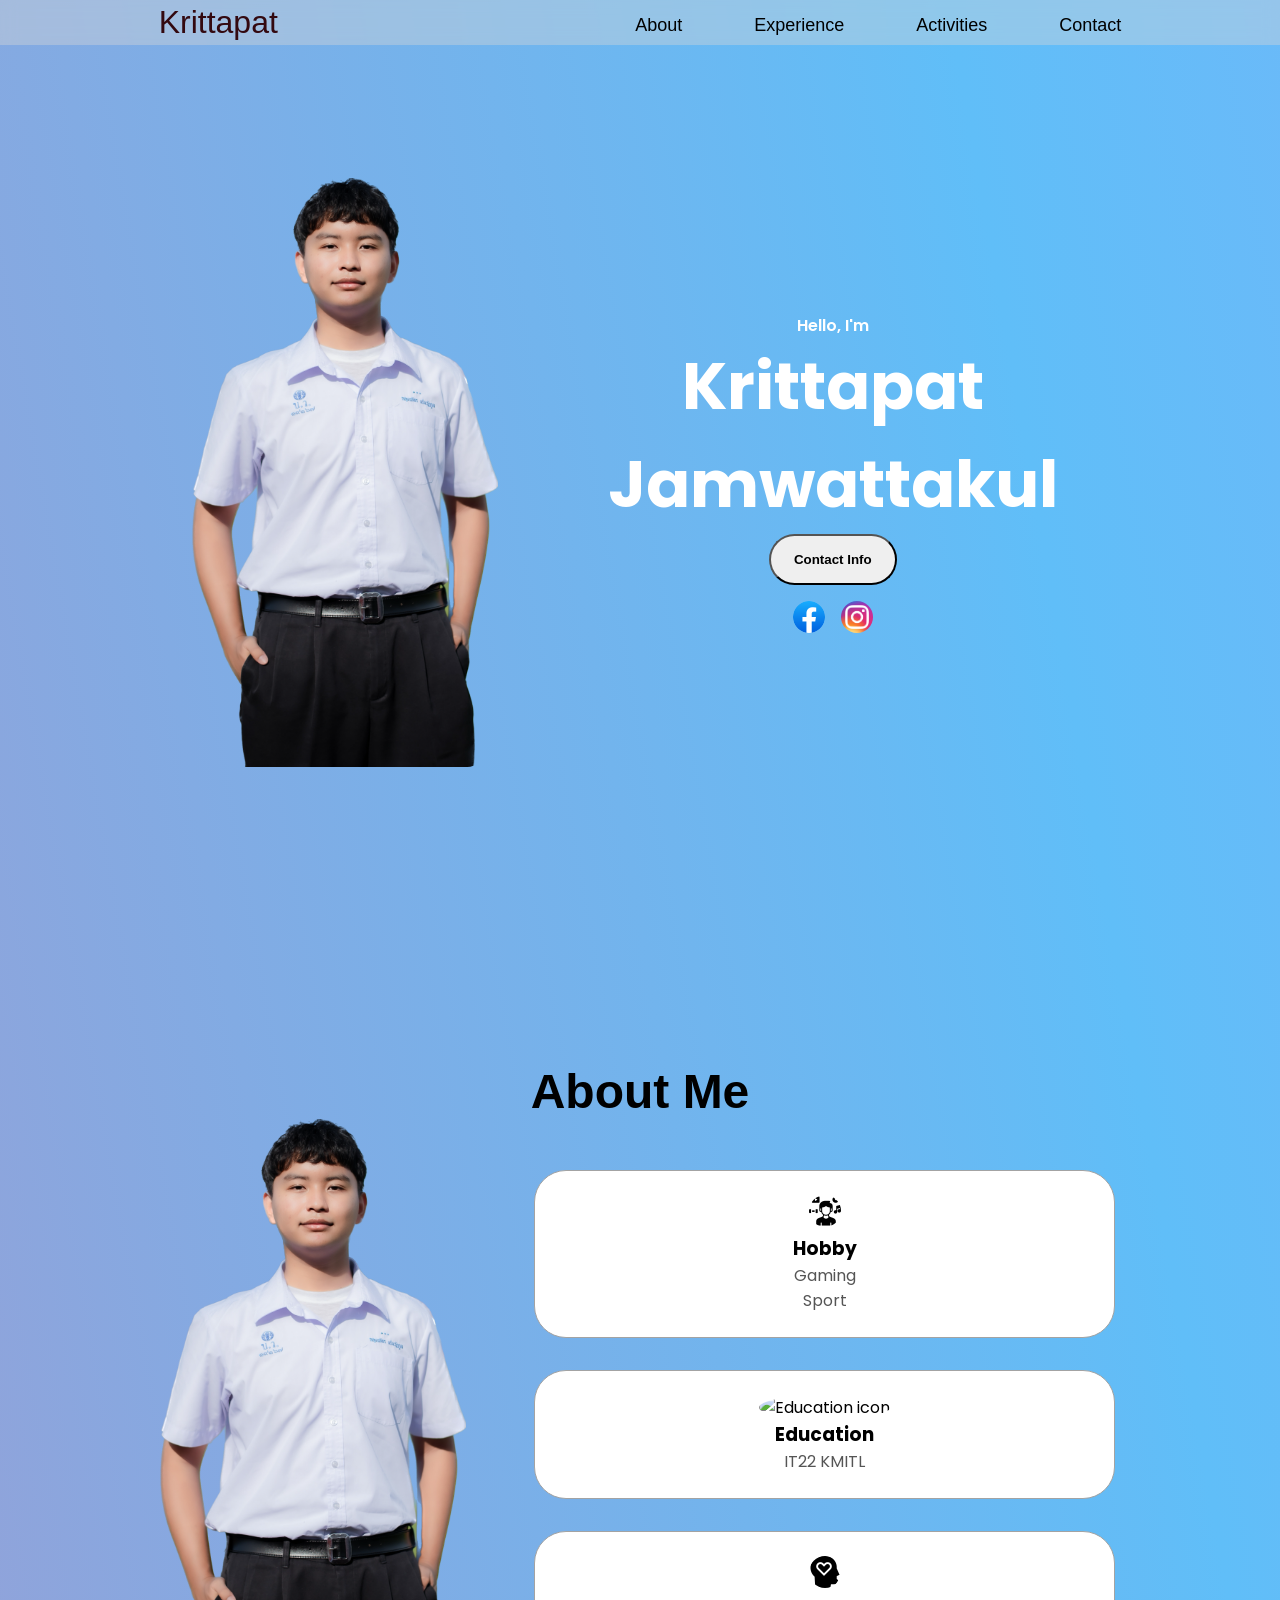
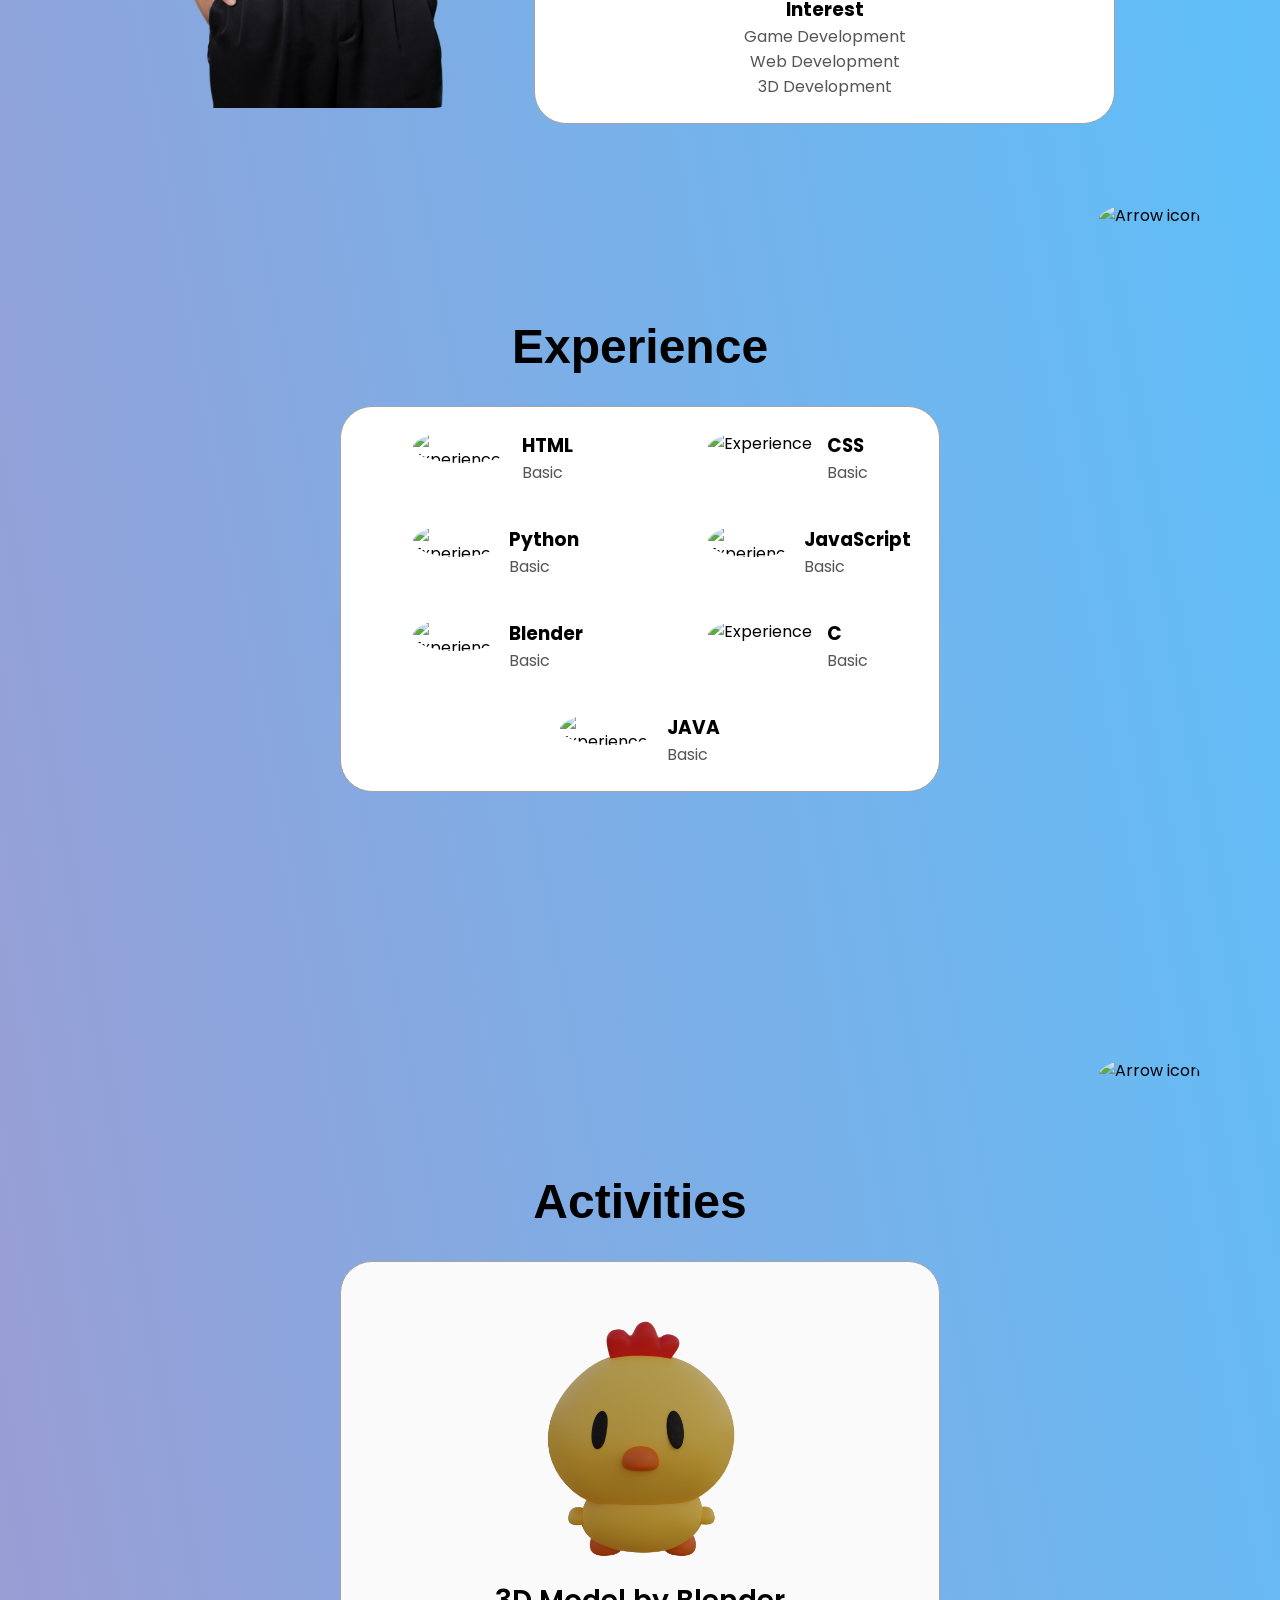
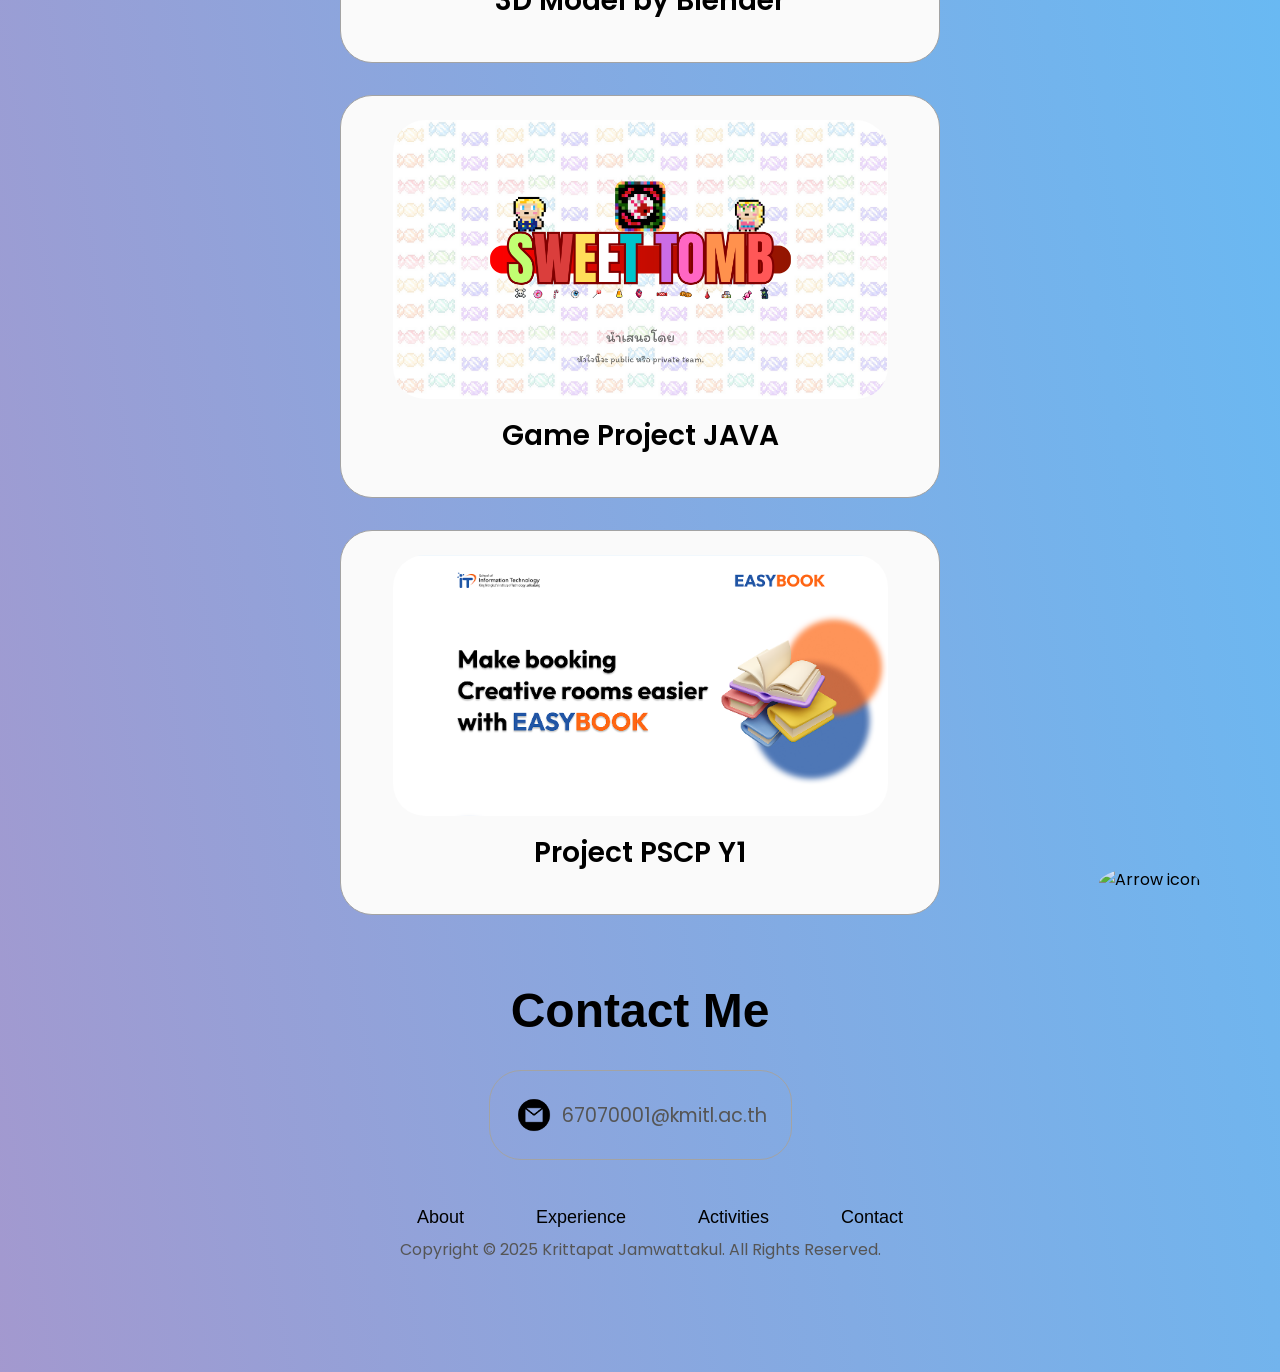
==== rush/Kripage/index.html @ a01d8ac7 "rush project" ====
<!DOCTYPE html>
<html lang="en">
  <head>
    <meta charset="UTF-8" />
    <title>My Portfolio</title>
    <link rel="stylesheet" href="style.css" />
    <link rel="stylesheet" href="mediaqueries.css" />
    <link  rel="stylesheet"
    href="https://cdnjs.cloudflare.com/ajax/libs/animate.css/4.1.1/animate.min.css" />
  </head>
  <body>

    <!-- nav ในตอนตกกะปิ -->
    <nav id="desktop-nav">
      <div class="logo"><a href="#profile">Krittapat</a></div>
      <div>
        <ul class="nav-links">
          <li><a href="#about">About</a></li>
          <li><a href="#experience">Experience</a></li>
          <li><a href="#projects">Activities</a></li>
          <li><a href="#contact">Contact</a></li>
        </ul>
      </div>
    </nav>

    <!-- nav หลังจาก responsive -->
    <nav id="hamburger-nav">
      <div class="logo">Krittapat</div>
      <div class="hamburger-menu">
        <div class="hamburger-icon" onclick="toggleMenu()">
          <span></span>
          <span></span>
          <span></span>
        </div>
        <div class="menu-links">
          <li><a href="#about" onclick="toggleMenu()">About</a></li>
          <li><a href="#experience" onclick="toggleMenu()">Experience</a></li>
          <li><a href="#projects" onclick="toggleMenu()">Activities</a></li>
          <li><a href="#contact" onclick="toggleMenu()">Contact</a></li>
        </div>
      </div>
    </nav>

    <!-- profile -->
    <section id="profile">
      <div class="section__pic-container">
        <img class="img-round" src="./assets/IMG_4014.PNG" alt="Krittapat profile picture" />
      </div>
      <div class="section__text">
        <p class="section__text__p1">Hello, I'm</p>
        <h5 style="font-size: 65px;">
          Krittapat Jamwattakul
        </h5>
        <div class="btn-container">
          <button class="btn" onclick="location.href='./#contact'">
            Contact Info
          </button>
        </div>
        <div id="socials-container">
          <img
            src="./assets/2021_Facebook_icon.svg.webp"
            alt="My LinkedIn profile"
            class="icon"
            onclick="location.href='https://www.facebook.com/krittapat.jamwattakul'"
          />
          <img
            src="./assets/Instagram_icon.png.webp"
            alt="My Github profile"
            class="icon"
            onclick="location.href='https://www.instagram.com/bonuy_/'"
          />
        </div>
      </div>
    </section>

    <!-- about -->
    <section id="about">
      <h1 class="title">About Me</h1>
      <div class="section-container">
        <div class="section__pic-container">
          <img
            src="./assets/IMG_4014.PNG"
            alt="Profile picture"
            class="about-pic"
          />
        </div>
        <div class="about-details-container">
          <div class="about-containers">
            <div class="details-container">
              <img
                src="./assets/hobby.png"
                alt="Hobby icon"
                class="icon"
              />
              <h3>Hobby</h3>
              <p>Gaming<br>Sport</p>
            </div>
            <div class="details-container">
              <img
                src="./assets/education.png"
                alt="Education icon"
                class="icon"
              />
              <h3>Education</h3>
              <p>IT22 KMITL</p>
            </div>
            <div class="details-container">
              <img
                src="./assets/4384379.png"
                alt="Interest icon"
                class="icon"
              />
              <h3>Interest</h3>
              <p>Game Development<br>Web Development<br>3D Development</p>
            </div>
          </div>
          <div class="text-container">
          </div>
        </div>
      </div>
      <img
        src="./assets/arrow.png"
        alt="Arrow icon"
        class="icon arrow"
        onclick="location.href='./#experience'"
      />
    </section>
    
    <!-- experience -->
    <section id="experience">
      <h1 class="title">Experience</h1>
      <div class="experience-details-container">
        <div class="about-containers">
          <div class="details-container">
            <div class="article-container">
              <article>
                <img
                  src="./assets/checkmark.png"
                  alt="Experience icon"
                  class="icon"
                />
                <div>
                  <h3>HTML</h3>
                  <p>Basic</p>
                </div>
              </article>
              <article>
                <img
                  src="./assets/checkmark.png"
                  alt="Experience icon"
                  class="icon"
                />
                <div>
                  <h3>CSS</h3>
                  <p>Basic</p>
                </div>
              </article>
              <article>
                <img
                  src="./assets/checkmark.png"
                  alt="Experience icon"
                  class="icon"
                />
                <div>
                  <h3>Python</h3>
                  <p>Basic</p>
                </div>
              </article>
              <article>
                <img
                  src="./assets/checkmark.png"
                  alt="Experience icon"
                  class="icon"
                />
                <div>
                  <h3>JavaScript</h3>
                  <p>Basic</p>
                </div>
              </article>
              <article>
                <img
                  src="./assets/checkmark.png"
                  alt="Experience icon"
                  class="icon"
                />
                <div>
                  <h3>Blender</h3>
                  <p>Basic</p>
                </div>
              </article>
              <article>
                <img
                  src="./assets/checkmark.png"
                  alt="Experience icon"
                  class="icon"
                />
                <div>
                  <h3>C</h3>
                  <p>Basic</p>
                </div>
              </article>
              <article>
                <img
                  src="./assets/checkmark.png"
                  alt="Experience icon"
                  class="icon"
                />
                <div>
                  <h3>JAVA</h3>
                  <p>Basic</p>
                </div>
              </article>
            </div>
          </div>
        </div>
      </div>
      <img
        src="./assets/arrow.png"
        alt="Arrow icon"
        class="icon arrow"
        onclick="location.href='./#projects'"
      />
    </section>

    <!-- project -->
    <section id="projects">
      <h1 class="title">Activities</h1>
      <div class="experience-details-container">
        <div class="about-containers">
          <div class="details-container color-container">
            <div class="article-container">
              <img
                src="./assets/chickenkrub.png"
                alt="Project 1"
                class="project-img"
              />
            </div>
            <h2 class="experience-sub-title project-title">3D Model by Blender</h2>
          </div>
          <div class="details-container color-container">
            <div class="article-container">
              <img
                src="./assets/sweettomb.png"
                alt="Project 2"
                class="project-img"
              />
            </div>
            <h2 class="experience-sub-title project-title">Game Project JAVA</h2>
            <div class="btn-container">
            </div>
          </div>
          <div class="details-container color-container">
            <div class="article-container">
              <img
                src="./assets/easybook.png"
                alt="Project 3"
                class="project-img"
              />
            </div>
            <h2 class="experience-sub-title project-title">Project PSCP Y1</h2>
            <div class="btn-container">
            </div>
          </div>
        </div>
      </div>
      <img
        src="./assets/arrow.png"
        alt="Arrow icon"
        class="icon arrow"
        onclick="location.href='./#contact'"
      />
    </section>

    <!-- contact -->
    <section id="contact">
      <h1 class="title">Contact Me</h1>
      <div class="contact-info-upper-container">
        <div class="contact-info-container">
          <img
            src="./assets/email.png"
            alt="Email icon"
            class="icon contact-icon email-icon"
          />
          <p>67070001@kmitl.ac.th</p>
        </div>
      </div>
    </section>

    <!-- footer -->
    <footer>
      <nav>
        <div class="nav-links-container">
          <ul class="nav-links">
            <li><a href="#about">About</a></li>
            <li><a href="#experience">Experience</a></li>
            <li><a href="#projects">Activities</a></li>
            <li><a href="#contact">Contact</a></li>
          </ul>
        </div>
      </nav>
      <p>Copyright &#169; 2025 Krittapat Jamwattakul. All Rights Reserved.</p>
    </footer>
    <script src="script.js"></script>
  </body>
</html>
---- rush/Kripage/style.css ----
/* GENERAL */

@import url("https://fonts.googleapis.com/css2?family=Poppins:wght@300;400;500;600&display=swap");
@import url('https://fonts.cdnfonts.com/css/technology');
@import url('https://fonts.cdnfonts.com/css/omegaforce');

* {
  margin: 0; /*กล่องกับข้างนอก*/
  padding: 0; /*ระยะเนื้อหหากับกล่อง*/
}

body {
  width: 100%;
  min-height: 100vh;
  font-family: "Poppins", sans-serif;
  background:linear-gradient(80deg,#ff6596,#60bef8,#d88cff);
  background-size: 400% 400%;
  z-index: -1;
}

html {
  scroll-behavior: smooth;
  z-index: 1;
  scroll-padding-top: 5vh;
}

p {
  color: rgb(85, 85, 85);
}

.back-video {
  position: absolute;
  z-index: -1;
  width: auto;
  height: auto;
  min-width: 100%;
  min-height: 100%;
  top: 50%;
  left: 50%;
  transform: translate(-50%,-50%);
}

/* TRANSITION */

a,
.btn {
  transition: all 300ms ease;
}

/* DESKTOP NAV */

#desktop-nav {
  top: 0;
  position: sticky;
  background-color: rgba(216, 216, 216, 0.4);
  backdrop-filter: blur(8px);
}

nav,
.nav-links {
  display: flex;
  font-family: 'OmegaForce Expanded Italic', sans-serif;
}

nav {
  justify-content: space-around;
  align-items: center;
  height: 5vh;
  z-index: 1;
}

.nav-links {
  gap: 2rem;
  list-style: none;
  font-size: 1.5rem;
}

.logo a {
  text-decoration: none;
  color: rgb(51, 9, 16);
}

.nav-links a {
  position: relative;
  font-size: 18px;
  color: rgb(0, 0, 0);
  font-weight: 500;
  text-decoration: none;
  margin-left: 40px;
}

.nav-links a::before {
  content:'';
  position: absolute;
  top: 100%;
  left: 0;
  width: 0;
  height: 2px;
  background: rgb(238, 23, 23);
  transition: .3s;
}

.nav-links :hover::before {
  width: 100%;
}

.logo {
  font-size: 2rem;
  color: white;
}

.logo:hover {
  cursor: default;
}

/* HAMBURGER MENU */

#hamburger-nav {
  display: none;
  top: 0;
  position: sticky;
  background-color: rgba(216, 216, 216, 0.4);
  backdrop-filter: blur(8px);
}

.hamburger-menu {
  position: relative;
  display: inline-block;
}

.hamburger-icon {
  display: flex;
  flex-direction: column;
  justify-content: space-between;
  height: 24px;
  width: 30px;
  cursor: pointer;
}

.hamburger-icon span {
  width: 100%;
  height: 2px;
  background-color: rgb(255, 255, 255);
  transition: all 0.3 ease-in-out;
}

.menu-links {
  position: absolute;
  top: 100%;
  right: 0;
  background-color: white;
  width: fit-content;
  max-height: 0;
  overflow: hidden;
  transition: all 0.3 ease-in-out;
}

.menu-links a {
  display: block;
  padding: 10px;
  text-align: center;
  font-size: 1.5rem;
  color: black;
  text-decoration: none;
  transition: all 0.3 ease-in-out;
}

.menu-links li {
  list-style: none;
}

.menu-links.open {
  max-height: 300px;
}

.hamburger-icon.open span:first-child {
  transform: rotate(45deg) translate(10px, 5px);
}

.hamburger-icon.open span:nth-child(2) {
  opacity: 0;
}

.hamburger-icon.open span:last-child {
  transform: rotate(-45deg) translate(10px, -5px);
}

.hamburger-icon span:first-child {
  transform: none;
}

.hamburger-icon span:first-child {
  opacity: 1;
}

.hamburger-icon span:first-child {
  transform: none;
}

/* SECTIONS */

section {
  padding-top: 4vh;
  height: 95vh;
  margin: 0 10rem;
  box-sizing: border-box;
  min-height: fit-content;
}

.section-container {
  display: flex;
}

/* PROFILE SECTION */

.img-round {
  border-radius: 10%;
}

#profile {
  display: flex;
  justify-content: center;   /* จัดกึ่งกลางแนวนอน */
  align-items: center;       /* จัดกึ่งกลางแนวตั้ง */
  gap: 5rem;
  min-height: 100vh;         /* เต็มจอ */
  padding: 4rem 2rem;
}

.section__pic-container {
  width: 400px;
  max-width: 40vw;
  height: 80vh;
  display: flex;
  justify-content: center;
}

.section__text {
  align-self: center;
  text-align: center;
  color: white;
}

.section__text p {
  font-weight: 600;
}

.section__text__p1 {
  text-align: center;
  color: rgb(255, 255, 255);
}

.title {
  font-size: 3rem;
  text-align: center;
  font-family: 'Technology', sans-serif;
}

#socials-container {
  display: flex;
  justify-content: center;
  margin-top: 1rem;
  gap: 1rem;
}

/* ICONS */

.icon {
  cursor: pointer;
  height: 2rem;
  border-radius: 50%;
}

/* BUTTONS */

.btn-container {
  display: flex;
  justify-content: center;
  gap: 1rem;
}
.btn {
  font-weight: 600;
  padding: 1rem;
  width: 8rem;
  border-radius: 2rem;
  overflow: hidden;
  border-radius: 30px;
}
.btn:hover {
  transform: translate(0,-6px);
  box-shadow: 10px -10px 25px 0px rgba(143,64,248,0.5),
  -10px 10px 25px 0px rgba(39,200,255,0.5);
}
/* ABOUT SECTION */

#about {
  position: relative;
  margin-top: 10%;
}

.about-containers {
  gap: 2rem;
  margin-bottom: 2rem;
  margin-top: 2rem;
}

.about-details-container {
  justify-content: center;
  flex-direction: column;
}

.about-containers,
.about-details-container {
  display: flex;
  align-items: center;
}

.about-pic {
  border-radius: 2rem;
}

.arrow {
  position: absolute;
  right: -5rem;
  bottom: 3rem;
}

.details-container {
  padding: 1.5rem;
  width: 90%;
  max-width: 550px;
  min-width: 300px;
  background: white;
  border-radius: 2rem;
  border: 0.1rem solid rgb(163, 163, 163);
  text-align: center;
  margin: 0 auto;
}

.section-container {
  gap: 4rem;
  height: 80%;
}


/* EXPERIENCE SECTION */

#experience {
  position: relative;
}

.experience-sub-title {
  color: rgb(85, 85, 85);
  font-weight: 600;
  font-size: 1.75rem;
  margin-bottom: 2rem;
}

.experience-details-container {
  display: flex;
  justify-content: center;
  flex-direction: column;

}

.article-container {
  display: flex;
  text-align: initial;
  flex-wrap: wrap;
  flex-direction: row;
  gap: 2.5rem;
  justify-content: space-around;
}

article {
  display: flex;
  width: 10rem;
  justify-content: space-around;
  gap: 0.5rem;
}

article .icon {
  cursor: default;
}

/* PROJECTS SECTION */

#projects {
  position: relative;
}

.color-container {
  border-color: rgb(163, 163, 163);
  background: rgb(250, 250, 250);
}

.project-img {
  border-radius: 2rem;
  width: 90%;
  height: 90%;
}

.project-title {
  margin: 1rem;
  color: black;
}

.project-btn {
  color: black;
  border-color: rgb(163, 163, 163);
}

/* CONTACT */

#contact {
  display: flex;
  justify-content: center;
  flex-direction: column;
  height: 70vh;
}

.contact-info-upper-container {
  display: flex;
  justify-content: center;
  border-radius: 2rem;
  border: rgb(53, 53, 53) 0.1rem solid;
  border-color: rgb(163, 163, 163);
  background: (250, 250, 250);
  margin: 2rem auto;
  padding: 0.5rem;
}

.contact-info-container {
  display: flex;
  align-items: center;
  justify-content: center;
  gap: 0.5rem;
  margin: 1rem;
}

.contact-info-container p {
  font-size: larger;
}

.contact-info-container p a{
  text-decoration: none;
}

.contact-icon {
  cursor: default;
}

.email-icon {
  height: 2.5rem;
}

/* FOOTER SECTION */

footer {
  height: 20vh;
  margin: 0 1rem;
}

footer p {
  text-align: center;
}
---- rush/Kripage/mediaqueries.css ----
@media screen and (max-width: 1400px) {
  #profile {
    min-height: fit-content;
    margin-bottom: 6rem;
  }
  .about-containers {
    flex-wrap: wrap;
  }
  #contact,
  #projects {
    height: fit-content;
  }
  .section__pic-container {
    width: auto;
    height: 46vw;
    justify-content: center;
  }
}

@media screen and (max-width: 1200px) {
  #desktop-nav {
    display: none;
  }
  #hamburger-nav {
    display: flex;
  }
  #experience,
  .experience-details-container {
    margin-top: 2rem;
  }
  .section-container {
    display: block;
  }
  .arrow {
    display: none;
  }
  section,
  .section-container {
    height: fit-content;
  }
  section {
    margin: 0 5%;
  }
  .section__pic-container {
    width: 275px;
    height: 275px;
    margin: 0 auto 2rem;
  }
  .about-containers {
    margin-top: 0;
  }
}

@media screen and (max-width: 600px) {
  #contact,
  footer {
    height: auto;
    min-height: fit-content;
  }
  #profile {
    flex-direction: column;
    align-items: center;
    text-align: center;
    min-height: auto;
    height: auto;
    padding: 3rem 1rem;
  }
  article {
    font-size: 1rem;
  }
  footer nav {
    height: fit-content;
    margin-bottom: 2rem;
  }
  .about-containers,
  .contact-info-upper-container,
  .btn-container {
    flex-wrap: wrap;
  }
  .contact-info-container {
    margin: 0;
  }
  .contact-info-container p,
  .nav-links li a {
    font-size: 1rem;
  }
  .experience-sub-title {
    font-size: 1.25rem;
  }
  .logo {
    font-size: 1.5rem;
  }
  .nav-links {
    flex-direction: column;
    text-align: center;
  }
  .section__pic-container {
    width: 80vw;
    height: auto;
    max-width: 280px;
    margin: 0 auto 1.5rem;
    display: flex;
    justify-content: center;
  }
  .section_text{
    margin:0 auto;
  }
  .section__text__p2 {
    font-size: 1.25rem;
  }
  .title {
    font-size: 2rem;
  }
  .text-container {
    text-align: justify;
  }
}
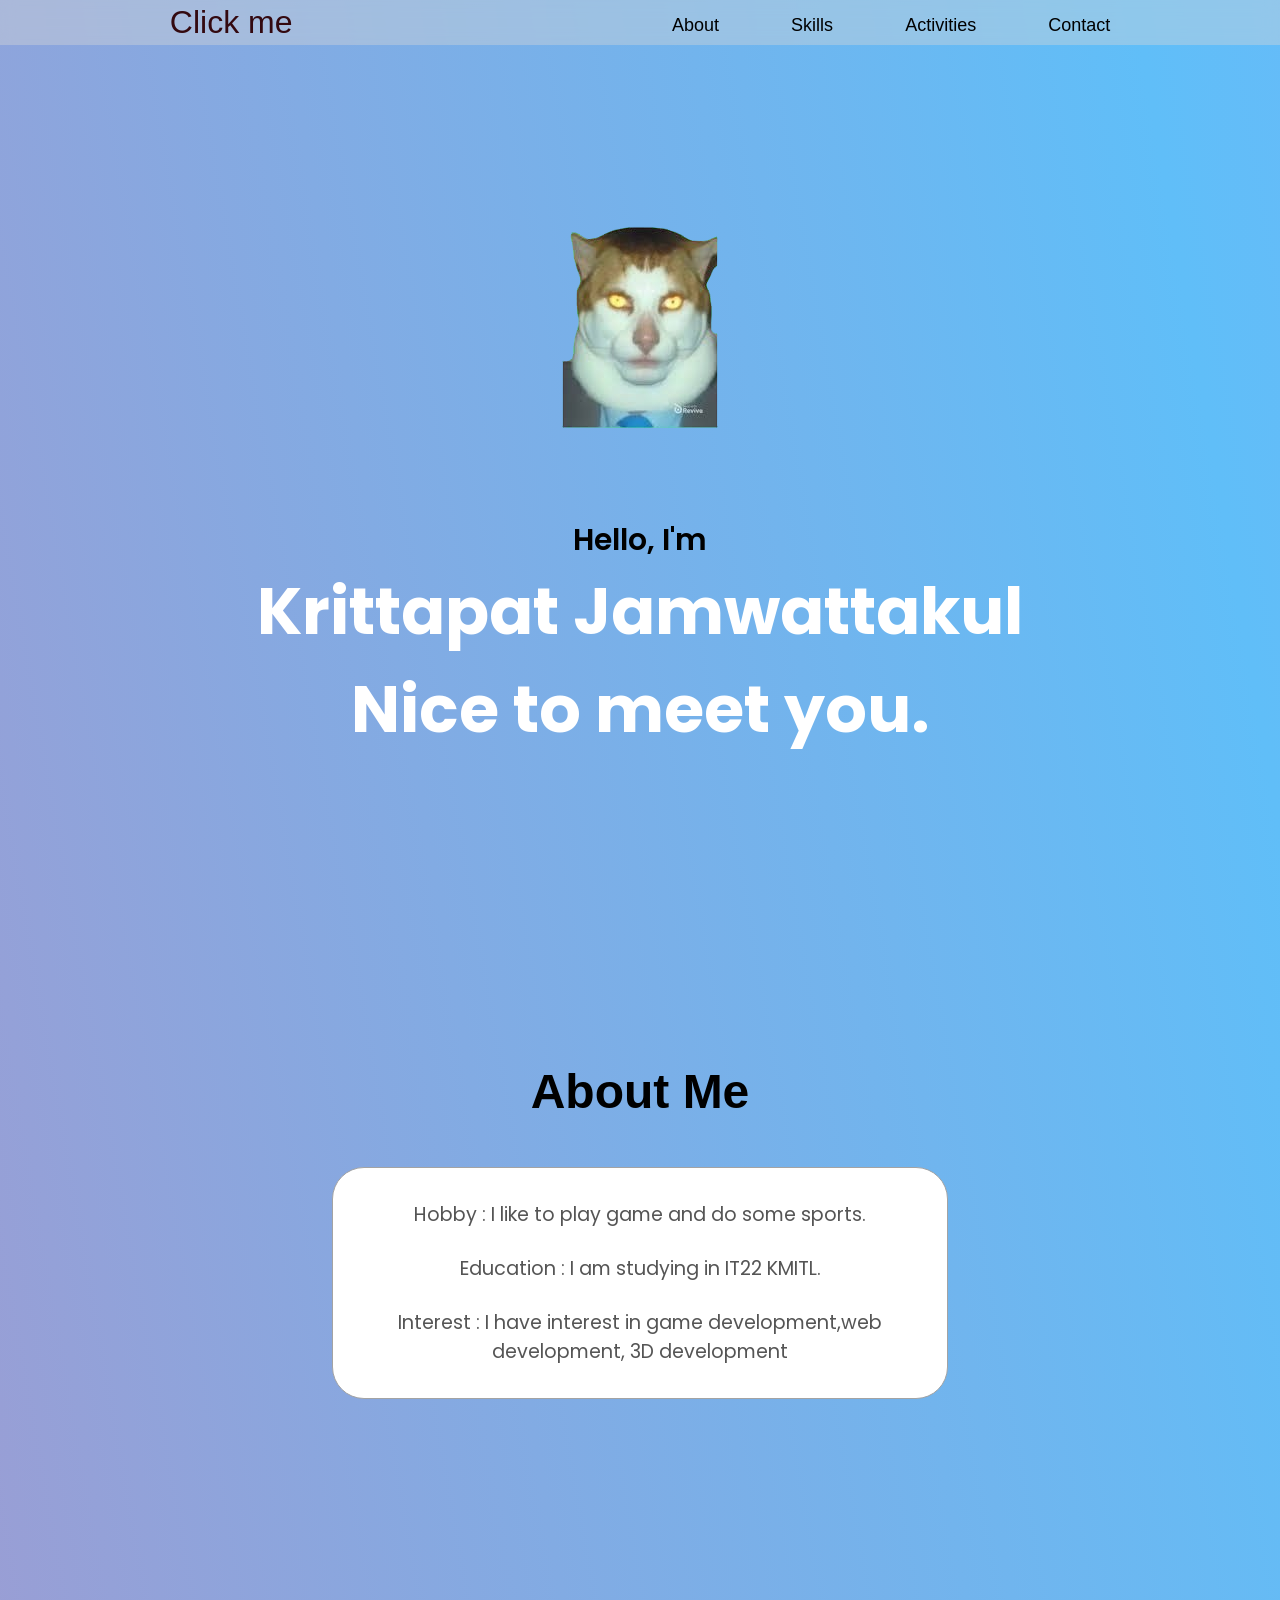
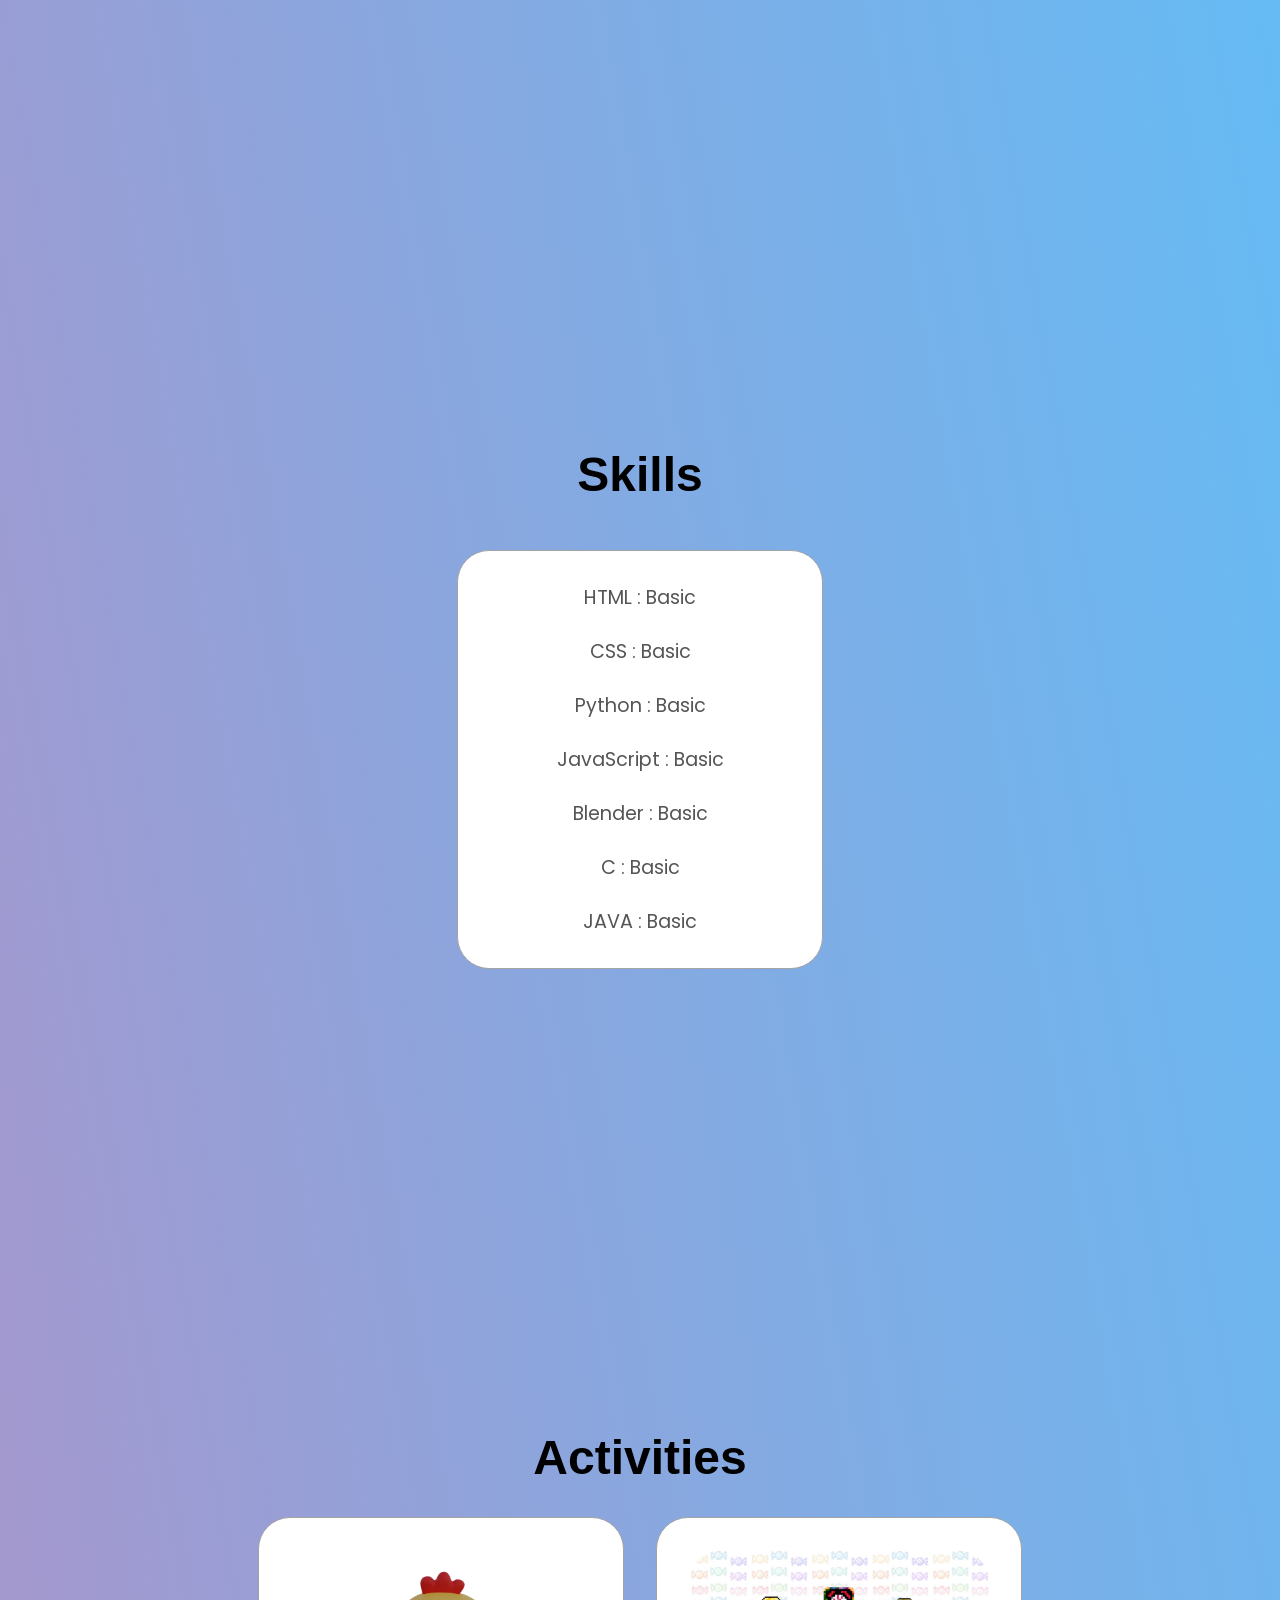
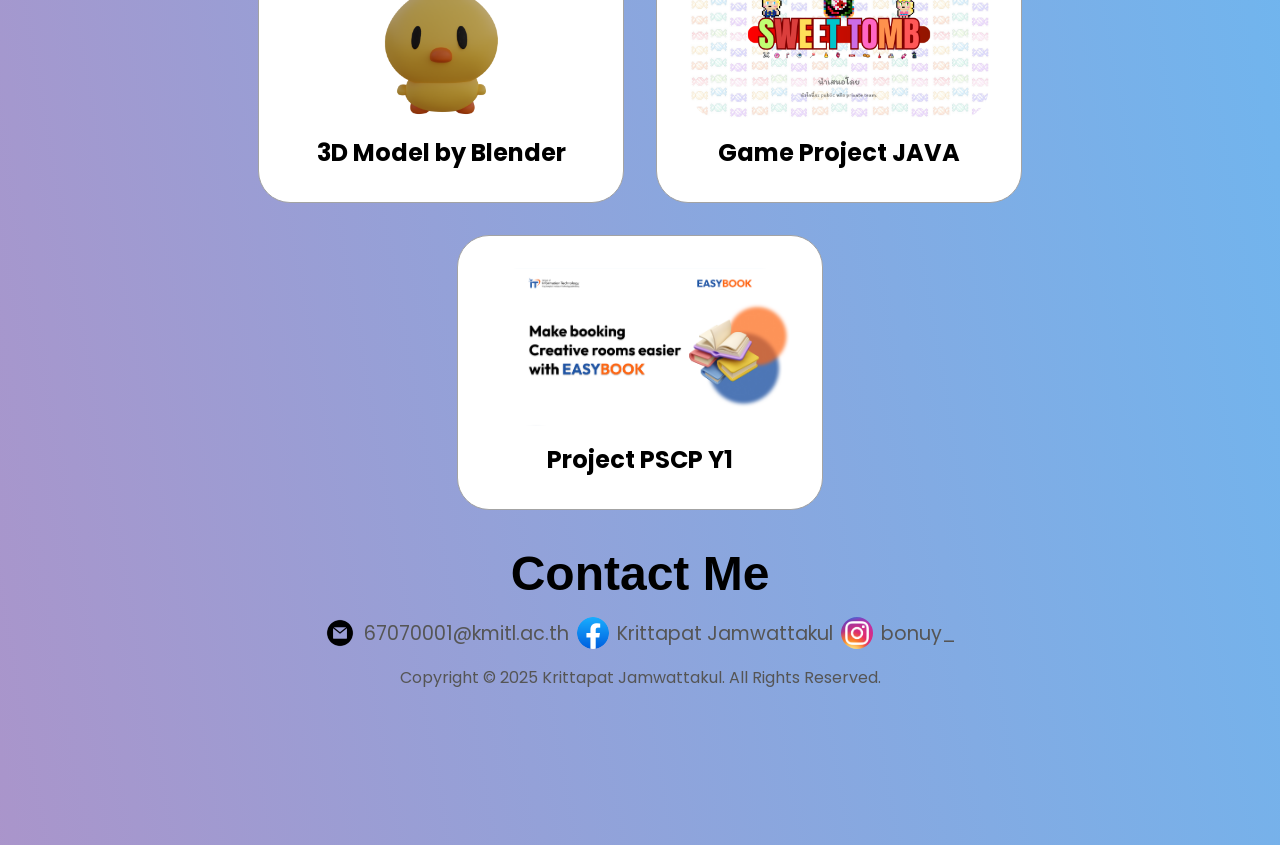
==== commit 8f3e2a85: "major change sud sud" ====
--- a/rush/Kripage/index.html
+++ b/rush/Kripage/index.html
@@ -4,302 +4,100 @@
     <meta charset="UTF-8" />
     <title>My Portfolio</title>
     <link rel="stylesheet" href="style.css" />
-    <link rel="stylesheet" href="mediaqueries.css" />
-    <link  rel="stylesheet"
-    href="https://cdnjs.cloudflare.com/ajax/libs/animate.css/4.1.1/animate.min.css" />
   </head>
   <body>
 
-    <!-- nav ในตอนตกกะปิ -->
+    <!-- nav-->
     <nav id="desktop-nav">
-      <div class="logo"><a href="#profile">Krittapat</a></div>
+      <div class="name"><a href="https://www.youtube.com/watch?v=xvFZjo5PgG0&list=RDxvFZjo5PgG0&start_radio=1">Click me</a></div>
       <div>
         <ul class="nav-links">
           <li><a href="#about">About</a></li>
-          <li><a href="#experience">Experience</a></li>
+          <li><a href="#Skills">Skills</a></li>
           <li><a href="#projects">Activities</a></li>
           <li><a href="#contact">Contact</a></li>
         </ul>
       </div>
     </nav>
 
-    <!-- nav หลังจาก responsive -->
-    <nav id="hamburger-nav">
-      <div class="logo">Krittapat</div>
-      <div class="hamburger-menu">
-        <div class="hamburger-icon" onclick="toggleMenu()">
-          <span></span>
-          <span></span>
-          <span></span>
-        </div>
-        <div class="menu-links">
-          <li><a href="#about" onclick="toggleMenu()">About</a></li>
-          <li><a href="#experience" onclick="toggleMenu()">Experience</a></li>
-          <li><a href="#projects" onclick="toggleMenu()">Activities</a></li>
-          <li><a href="#contact" onclick="toggleMenu()">Contact</a></li>
-        </div>
-      </div>
-    </nav>
-
     <!-- profile -->
     <section id="profile">
       <div class="section__pic-container">
-        <img class="img-round" src="./assets/IMG_4014.PNG" alt="Krittapat profile picture" />
+        <img src="./assets/cat-removebg-preview.png" alt="Krittapat profile picture" />
       </div>
-      <div class="section__text">
-        <p class="section__text__p1">Hello, I'm</p>
-        <h5 style="font-size: 65px;">
-          Krittapat Jamwattakul
-        </h5>
-        <div class="btn-container">
-          <button class="btn" onclick="location.href='./#contact'">
-            Contact Info
-          </button>
-        </div>
-        <div id="socials-container">
-          <img
-            src="./assets/2021_Facebook_icon.svg.webp"
-            alt="My LinkedIn profile"
-            class="icon"
-            onclick="location.href='https://www.facebook.com/krittapat.jamwattakul'"
-          />
-          <img
-            src="./assets/Instagram_icon.png.webp"
-            alt="My Github profile"
-            class="icon"
-            onclick="location.href='https://www.instagram.com/bonuy_/'"
-          />
-        </div>
+      <div class="text">
+        <p> Hello, I'm </p>
+        <h5 style="font-size: 65px;">Krittapat Jamwattakul<br>Nice to meet you.</h5>
       </div>
     </section>
 
     <!-- about -->
     <section id="about">
       <h1 class="title">About Me</h1>
-      <div class="section-container">
-        <div class="section__pic-container">
-          <img
-            src="./assets/IMG_4014.PNG"
-            alt="Profile picture"
-            class="about-pic"
-          />
-        </div>
-        <div class="about-details-container">
-          <div class="about-containers">
-            <div class="details-container">
-              <img
-                src="./assets/hobby.png"
-                alt="Hobby icon"
-                class="icon"
-              />
-              <h3>Hobby</h3>
-              <p>Gaming<br>Sport</p>
-            </div>
-            <div class="details-container">
-              <img
-                src="./assets/education.png"
-                alt="Education icon"
-                class="icon"
-              />
-              <h3>Education</h3>
-              <p>IT22 KMITL</p>
-            </div>
-            <div class="details-container">
-              <img
-                src="./assets/4384379.png"
-                alt="Interest icon"
-                class="icon"
-              />
-              <h3>Interest</h3>
-              <p>Game Development<br>Web Development<br>3D Development</p>
-            </div>
-          </div>
-          <div class="text-container">
-          </div>
-        </div>
+      <div class="about-details-container">
+        <p>Hobby : I like to play game and do some sports.</p>
+        <br>
+        <p>Education : I am studying in IT22 KMITL.</p>
+        <br>
+        <p>Interest : I have interest in game development,web development, 3D development </p>
       </div>
-      <img
-        src="./assets/arrow.png"
-        alt="Arrow icon"
-        class="icon arrow"
-        onclick="location.href='./#experience'"
-      />
     </section>
     
-    <!-- experience -->
-    <section id="experience">
-      <h1 class="title">Experience</h1>
-      <div class="experience-details-container">
-        <div class="about-containers">
-          <div class="details-container">
-            <div class="article-container">
-              <article>
-                <img
-                  src="./assets/checkmark.png"
-                  alt="Experience icon"
-                  class="icon"
-                />
-                <div>
-                  <h3>HTML</h3>
-                  <p>Basic</p>
-                </div>
-              </article>
-              <article>
-                <img
-                  src="./assets/checkmark.png"
-                  alt="Experience icon"
-                  class="icon"
-                />
-                <div>
-                  <h3>CSS</h3>
-                  <p>Basic</p>
-                </div>
-              </article>
-              <article>
-                <img
-                  src="./assets/checkmark.png"
-                  alt="Experience icon"
-                  class="icon"
-                />
-                <div>
-                  <h3>Python</h3>
-                  <p>Basic</p>
-                </div>
-              </article>
-              <article>
-                <img
-                  src="./assets/checkmark.png"
-                  alt="Experience icon"
-                  class="icon"
-                />
-                <div>
-                  <h3>JavaScript</h3>
-                  <p>Basic</p>
-                </div>
-              </article>
-              <article>
-                <img
-                  src="./assets/checkmark.png"
-                  alt="Experience icon"
-                  class="icon"
-                />
-                <div>
-                  <h3>Blender</h3>
-                  <p>Basic</p>
-                </div>
-              </article>
-              <article>
-                <img
-                  src="./assets/checkmark.png"
-                  alt="Experience icon"
-                  class="icon"
-                />
-                <div>
-                  <h3>C</h3>
-                  <p>Basic</p>
-                </div>
-              </article>
-              <article>
-                <img
-                  src="./assets/checkmark.png"
-                  alt="Experience icon"
-                  class="icon"
-                />
-                <div>
-                  <h3>JAVA</h3>
-                  <p>Basic</p>
-                </div>
-              </article>
-            </div>
-          </div>
-        </div>
+    <!-- skills -->
+    <section id="Skills">
+      <h1 class="title">Skills</h1>
+      <div class="Skills-details-container">
+        <p>HTML : Basic</p>
+        <br>
+        <p>CSS : Basic</p>
+        <br>
+        <p>Python : Basic</p>
+        <br>
+        <p>JavaScript : Basic</p>
+        <br>
+        <p>Blender : Basic</p>
+        <br>
+        <p>C : Basic</p>
+        <br>
+        <p>JAVA : Basic</p>
       </div>
-      <img
-        src="./assets/arrow.png"
-        alt="Arrow icon"
-        class="icon arrow"
-        onclick="location.href='./#projects'"
-      />
     </section>
 
     <!-- project -->
     <section id="projects">
       <h1 class="title">Activities</h1>
-      <div class="experience-details-container">
-        <div class="about-containers">
-          <div class="details-container color-container">
-            <div class="article-container">
-              <img
-                src="./assets/chickenkrub.png"
-                alt="Project 1"
-                class="project-img"
-              />
-            </div>
-            <h2 class="experience-sub-title project-title">3D Model by Blender</h2>
-          </div>
-          <div class="details-container color-container">
-            <div class="article-container">
-              <img
-                src="./assets/sweettomb.png"
-                alt="Project 2"
-                class="project-img"
-              />
-            </div>
-            <h2 class="experience-sub-title project-title">Game Project JAVA</h2>
-            <div class="btn-container">
-            </div>
-          </div>
-          <div class="details-container color-container">
-            <div class="article-container">
-              <img
-                src="./assets/easybook.png"
-                alt="Project 3"
-                class="project-img"
-              />
-            </div>
-            <h2 class="experience-sub-title project-title">Project PSCP Y1</h2>
-            <div class="btn-container">
-            </div>
-          </div>
+      <div class="projects-container">
+        <div class="Project-details-container">
+          <img src="./assets/chickenkrub.png" alt="Project 1" />
+          <h2>3D Model by Blender</h2>
+        </div>
+        <div class="Project-details-container">
+          <img src="./assets/sweettomb.png" alt="Project 2" />
+          <h2>Game Project JAVA</h2>
+        </div>
+        <div class="Project-details-container">
+          <img src="./assets/easybook.png" alt="Project 3" />
+          <h2>Project PSCP Y1</h2>
         </div>
       </div>
-      <img
-        src="./assets/arrow.png"
-        alt="Arrow icon"
-        class="icon arrow"
-        onclick="location.href='./#contact'"
-      />
     </section>
 
     <!-- contact -->
     <section id="contact">
       <h1 class="title">Contact Me</h1>
-      <div class="contact-info-upper-container">
         <div class="contact-info-container">
-          <img
-            src="./assets/email.png"
-            alt="Email icon"
-            class="icon contact-icon email-icon"
-          />
+          <img src="./assets/email.png" class="icon contact-icon email-icon"/>
           <p>67070001@kmitl.ac.th</p>
+          <img src="./assets/2021_Facebook_icon.svg.webp" class="icon" onclick="location.href='https://www.facebook.com/krittapat.jamwattakul'"/>
+          <p>Krittapat Jamwattakul</p>
+          <img src="./assets/Instagram_icon.png.webp" class="icon" onclick="location.href='https://www.instagram.com/bonuy_/'"/>
+          <p>bonuy_</p>
         </div>
-      </div>
     </section>
 
     <!-- footer -->
     <footer>
-      <nav>
-        <div class="nav-links-container">
-          <ul class="nav-links">
-            <li><a href="#about">About</a></li>
-            <li><a href="#experience">Experience</a></li>
-            <li><a href="#projects">Activities</a></li>
-            <li><a href="#contact">Contact</a></li>
-          </ul>
-        </div>
-      </nav>
-      <p>Copyright &#169; 2025 Krittapat Jamwattakul. All Rights Reserved.</p>
+      <p>Copyright © 2025 Krittapat Jamwattakul. All Rights Reserved.</p>
     </footer>
-    <script src="script.js"></script>
   </body>
 </html>
--- a/rush/Kripage/style.css
+++ b/rush/Kripage/style.css
@@ -28,22 +28,9 @@
   color: rgb(85, 85, 85);
 }
 
-.back-video {
-  position: absolute;
-  z-index: -1;
-  width: auto;
-  height: auto;
-  min-width: 100%;
-  min-height: 100%;
-  top: 50%;
-  left: 50%;
-  transform: translate(-50%,-50%);
-}
-
 /* TRANSITION */
 
-a,
-.btn {
+a{
   transition: all 300ms ease;
 }
 
@@ -75,7 +62,7 @@
   font-size: 1.5rem;
 }
 
-.logo a {
+.name a {
   text-decoration: none;
   color: rgb(51, 9, 16);
 }
@@ -89,7 +76,7 @@
   margin-left: 40px;
 }
 
-.nav-links a::before {
+.nav-links a::before {  /* pseudo element สร้างขึ้นมาใน css html ไม่มีเอามาโชว์ความสวยงาม */
   content:'';
   position: absolute;
   top: 100%;
@@ -97,104 +84,20 @@
   width: 0;
   height: 2px;
   background: rgb(238, 23, 23);
-  transition: .3s;
+  transition: .3s; /* animation เส้นแดง */
 }
 
 .nav-links :hover::before {
-  width: 100%;
-}
-
-.logo {
+  width: 100%; /* ขยายเส้นแดง */
+}
+
+.name {
   font-size: 2rem;
   color: white;
 }
 
-.logo:hover {
-  cursor: default;
-}
-
-/* HAMBURGER MENU */
-
-#hamburger-nav {
-  display: none;
-  top: 0;
-  position: sticky;
-  background-color: rgba(216, 216, 216, 0.4);
-  backdrop-filter: blur(8px);
-}
-
-.hamburger-menu {
-  position: relative;
-  display: inline-block;
-}
-
-.hamburger-icon {
-  display: flex;
-  flex-direction: column;
-  justify-content: space-between;
-  height: 24px;
-  width: 30px;
+.name:hover {
   cursor: pointer;
-}
-
-.hamburger-icon span {
-  width: 100%;
-  height: 2px;
-  background-color: rgb(255, 255, 255);
-  transition: all 0.3 ease-in-out;
-}
-
-.menu-links {
-  position: absolute;
-  top: 100%;
-  right: 0;
-  background-color: white;
-  width: fit-content;
-  max-height: 0;
-  overflow: hidden;
-  transition: all 0.3 ease-in-out;
-}
-
-.menu-links a {
-  display: block;
-  padding: 10px;
-  text-align: center;
-  font-size: 1.5rem;
-  color: black;
-  text-decoration: none;
-  transition: all 0.3 ease-in-out;
-}
-
-.menu-links li {
-  list-style: none;
-}
-
-.menu-links.open {
-  max-height: 300px;
-}
-
-.hamburger-icon.open span:first-child {
-  transform: rotate(45deg) translate(10px, 5px);
-}
-
-.hamburger-icon.open span:nth-child(2) {
-  opacity: 0;
-}
-
-.hamburger-icon.open span:last-child {
-  transform: rotate(-45deg) translate(10px, -5px);
-}
-
-.hamburger-icon span:first-child {
-  transform: none;
-}
-
-.hamburger-icon span:first-child {
-  opacity: 1;
-}
-
-.hamburger-icon span:first-child {
-  transform: none;
 }
 
 /* SECTIONS */
@@ -207,15 +110,7 @@
   min-height: fit-content;
 }
 
-.section-container {
-  display: flex;
-}
-
 /* PROFILE SECTION */
-
-.img-round {
-  border-radius: 10%;
-}
 
 #profile {
   display: flex;
@@ -234,19 +129,17 @@
   justify-content: center;
 }
 
-.section__text {
+.text {
   align-self: center;
   text-align: center;
   color: white;
 }
 
-.section__text p {
+.text p {
   font-weight: 600;
-}
-
-.section__text__p1 {
-  text-align: center;
-  color: rgb(255, 255, 255);
+  text-align: center;
+  color: rgb(0, 0, 0);
+  font-size: 30px;
 }
 
 .title {
@@ -255,158 +148,107 @@
   font-family: 'Technology', sans-serif;
 }
 
-#socials-container {
-  display: flex;
-  justify-content: center;
-  margin-top: 1rem;
-  gap: 1rem;
-}
-
-/* ICONS */
-
+/* icon all อย่าง */
 .icon {
   cursor: pointer;
   height: 2rem;
   border-radius: 50%;
 }
 
-/* BUTTONS */
-
-.btn-container {
-  display: flex;
-  justify-content: center;
-  gap: 1rem;
-}
-.btn {
-  font-weight: 600;
-  padding: 1rem;
-  width: 8rem;
-  border-radius: 2rem;
-  overflow: hidden;
-  border-radius: 30px;
-}
-.btn:hover {
-  transform: translate(0,-6px);
-  box-shadow: 10px -10px 25px 0px rgba(143,64,248,0.5),
-  -10px 10px 25px 0px rgba(39,200,255,0.5);
-}
 /* ABOUT SECTION */
-
 #about {
   position: relative;
   margin-top: 10%;
-}
-
-.about-containers {
-  gap: 2rem;
-  margin-bottom: 2rem;
-  margin-top: 2rem;
+  display: flex;
+  flex-direction: column;
+  align-items: center;
+  gap: 3rem;
 }
 
 .about-details-container {
   justify-content: center;
-  flex-direction: column;
-}
-
-.about-containers,
-.about-details-container {
-  display: flex;
-  align-items: center;
-}
-
-.about-pic {
-  border-radius: 2rem;
-}
-
-.arrow {
-  position: absolute;
-  right: -5rem;
-  bottom: 3rem;
-}
-
-.details-container {
-  padding: 1.5rem;
-  width: 90%;
-  max-width: 550px;
-  min-width: 300px;
+  display: flex;
+  flex-direction: column; /* วางรายละเอียดภายในจากบนลงล่าง */
+  align-items: center;    /* กึ่งกลางแนวนอน */
   background: white;
   border-radius: 2rem;
   border: 0.1rem solid rgb(163, 163, 163);
   text-align: center;
   margin: 0 auto;
-}
-
-.section-container {
-  gap: 4rem;
-  height: 80%;
-}
-
-
-/* EXPERIENCE SECTION */
-
-#experience {
+  max-width: 550px;
+  min-width: 300px;
+  padding: 2rem;          /* เพิ่ม padding ให้ดูไม่ติดขอบ */
+}
+
+.about-details-container p{
+  font-size: larger;
+}
+
+/* Skills SECTION */
+#Skills {
   position: relative;
-}
-
-.experience-sub-title {
-  color: rgb(85, 85, 85);
-  font-weight: 600;
-  font-size: 1.75rem;
-  margin-bottom: 2rem;
-}
-
-.experience-details-container {
-  display: flex;
-  justify-content: center;
-  flex-direction: column;
-
-}
-
-.article-container {
-  display: flex;
-  text-align: initial;
+  margin-top: 10%;
+  display: flex;
+  flex-direction: column;
+  align-items: center;
+  gap: 3rem;
+}
+
+.Skills-details-container {
+  justify-content: center;
+  flex-direction: column;
+  display: flex;
+  align-items: center;
+  background: white;
+  border-radius: 2rem;
+  border: 0.1rem solid rgb(163, 163, 163);
+  text-align: center;
+  margin: 0 auto;
+  max-width: 550px;
+  min-width: 300px;
+  padding: 2rem;
+}
+
+.Skills-details-container p{
+  font-size: larger;
+}
+
+/* PROJECTS SECTION */
+
+#projects {
+  margin-top: 10%;
+  display: flex;
+  flex-direction: column;
+  align-items: center;
+  gap: 2rem;
+}
+
+.projects-container { /* array ของ project detail container */
+  display: flex;
+  flex-direction: row;
   flex-wrap: wrap;
-  flex-direction: row;
-  gap: 2.5rem;
-  justify-content: space-around;
-}
-
-article {
-  display: flex;
-  width: 10rem;
-  justify-content: space-around;
-  gap: 0.5rem;
-}
-
-article .icon {
-  cursor: default;
-}
-
-/* PROJECTS SECTION */
-
-#projects {
-  position: relative;
-}
-
-.color-container {
-  border-color: rgb(163, 163, 163);
-  background: rgb(250, 250, 250);
-}
-
-.project-img {
+  justify-content: center;
+  gap: 2rem;
+}
+
+.Project-details-container {
+  display: flex;
+  flex-direction: column;
+  justify-content: center;
+  align-items: center;
+  background: white;
   border-radius: 2rem;
-  width: 90%;
-  height: 90%;
-}
-
-.project-title {
-  margin: 1rem;
-  color: black;
-}
-
-.project-btn {
-  color: black;
-  border-color: rgb(163, 163, 163);
+  border: 0.1rem solid rgb(163, 163, 163);
+  text-align: center;
+  padding: 2rem;
+  max-width: 300px;
+  min-width: 150px;
+  gap: 1rem;
+}
+
+.Project-details-container img {
+  width: 100%;
+  border-radius: 2rem;
 }
 
 /* CONTACT */
@@ -416,17 +258,6 @@
   justify-content: center;
   flex-direction: column;
   height: 70vh;
-}
-
-.contact-info-upper-container {
-  display: flex;
-  justify-content: center;
-  border-radius: 2rem;
-  border: rgb(53, 53, 53) 0.1rem solid;
-  border-color: rgb(163, 163, 163);
-  background: (250, 250, 250);
-  margin: 2rem auto;
-  padding: 0.5rem;
 }
 
 .contact-info-container {
@@ -439,18 +270,6 @@
 
 .contact-info-container p {
   font-size: larger;
-}
-
-.contact-info-container p a{
-  text-decoration: none;
-}
-
-.contact-icon {
-  cursor: default;
-}
-
-.email-icon {
-  height: 2.5rem;
 }
 
 /* FOOTER SECTION */
@@ -463,3 +282,119 @@
 footer p {
   text-align: center;
 }
+
+/* RESPONSIVE */
+@media screen and (max-width: 1400px) {
+  #profile {
+    flex-direction: column;
+    gap: 2rem;
+    min-height: fit-content;
+    margin-bottom: 6rem;
+  }
+
+  .section__pic-container {
+    width: 50%;
+    height: auto;
+  }
+
+  #contact,
+  #projects {
+    height: fit-content;
+  }
+}
+
+@media screen and (max-width: 1200px) {
+  section {
+    margin: 0 5%;
+  }
+
+  .section__pic-container {
+    width: 275px;
+    height: 275px;
+    margin: 0 auto 2rem;
+  }
+
+  .about-details-container,
+  .Skills-details-container,
+  .Project-details-container {
+    max-width: 80%;
+    min-width: 200px;
+  }
+
+  .about-containers {
+    margin-top: 0;
+    flex-wrap: wrap;
+  }
+
+  #Skills,
+  .Skills-details-container {
+    margin-top: 2rem;
+  }
+}
+
+@media screen and (max-width: 768px) {
+  .title {
+    font-size: 2.2rem;
+  }
+
+  .text p {
+    font-size: 24px;
+  }
+
+  #projects .Project-details-container {
+    max-width: 90%;
+  }
+}
+
+@media screen and (max-width: 600px) {
+  #profile,
+  #about,
+  #Skills,
+  #projects {
+    padding: 2rem 1rem;
+  }
+
+  #profile {
+    flex-direction: column;
+    align-items: center;
+    text-align: center;
+    min-height: auto;
+    height: auto;
+  }
+
+  nav {
+    gap: 0.5rem;
+  }
+
+  .nav-links {
+    display: flex;
+    flex-direction: row;
+    flex-wrap: wrap;
+    justify-content: center;
+    gap: 0.5rem;
+  }
+
+  .nav-links a {
+    font-size: 14px;
+    margin-left: 0;
+  }
+
+  .section__pic-container {
+    width: 80vw;
+    height: auto;
+    max-width: 280px;
+    margin: 0 auto 1.5rem;
+  }
+
+  .Project-details-container {
+    width: 90%;
+  }
+
+  .text p {
+    font-size: 20px;
+  }
+
+  .title {
+    font-size: 1.8rem;
+  }
+}
